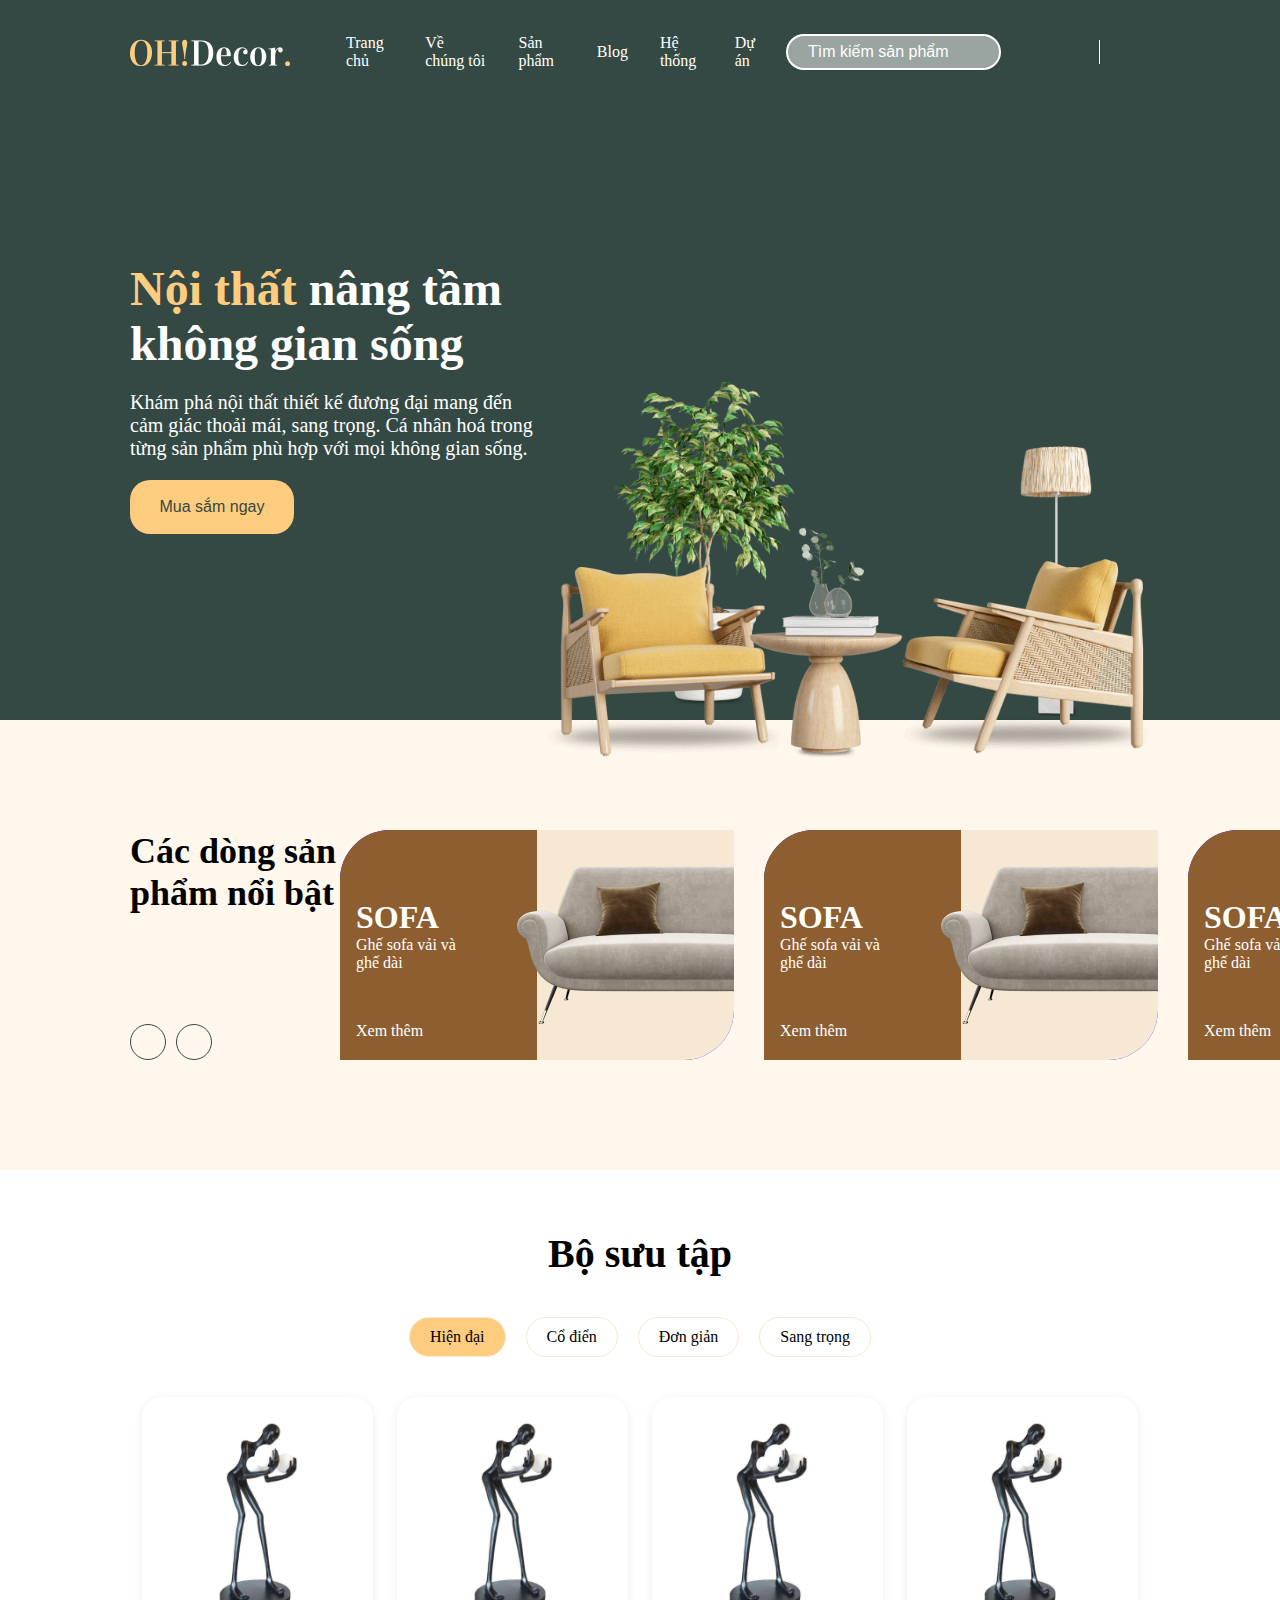
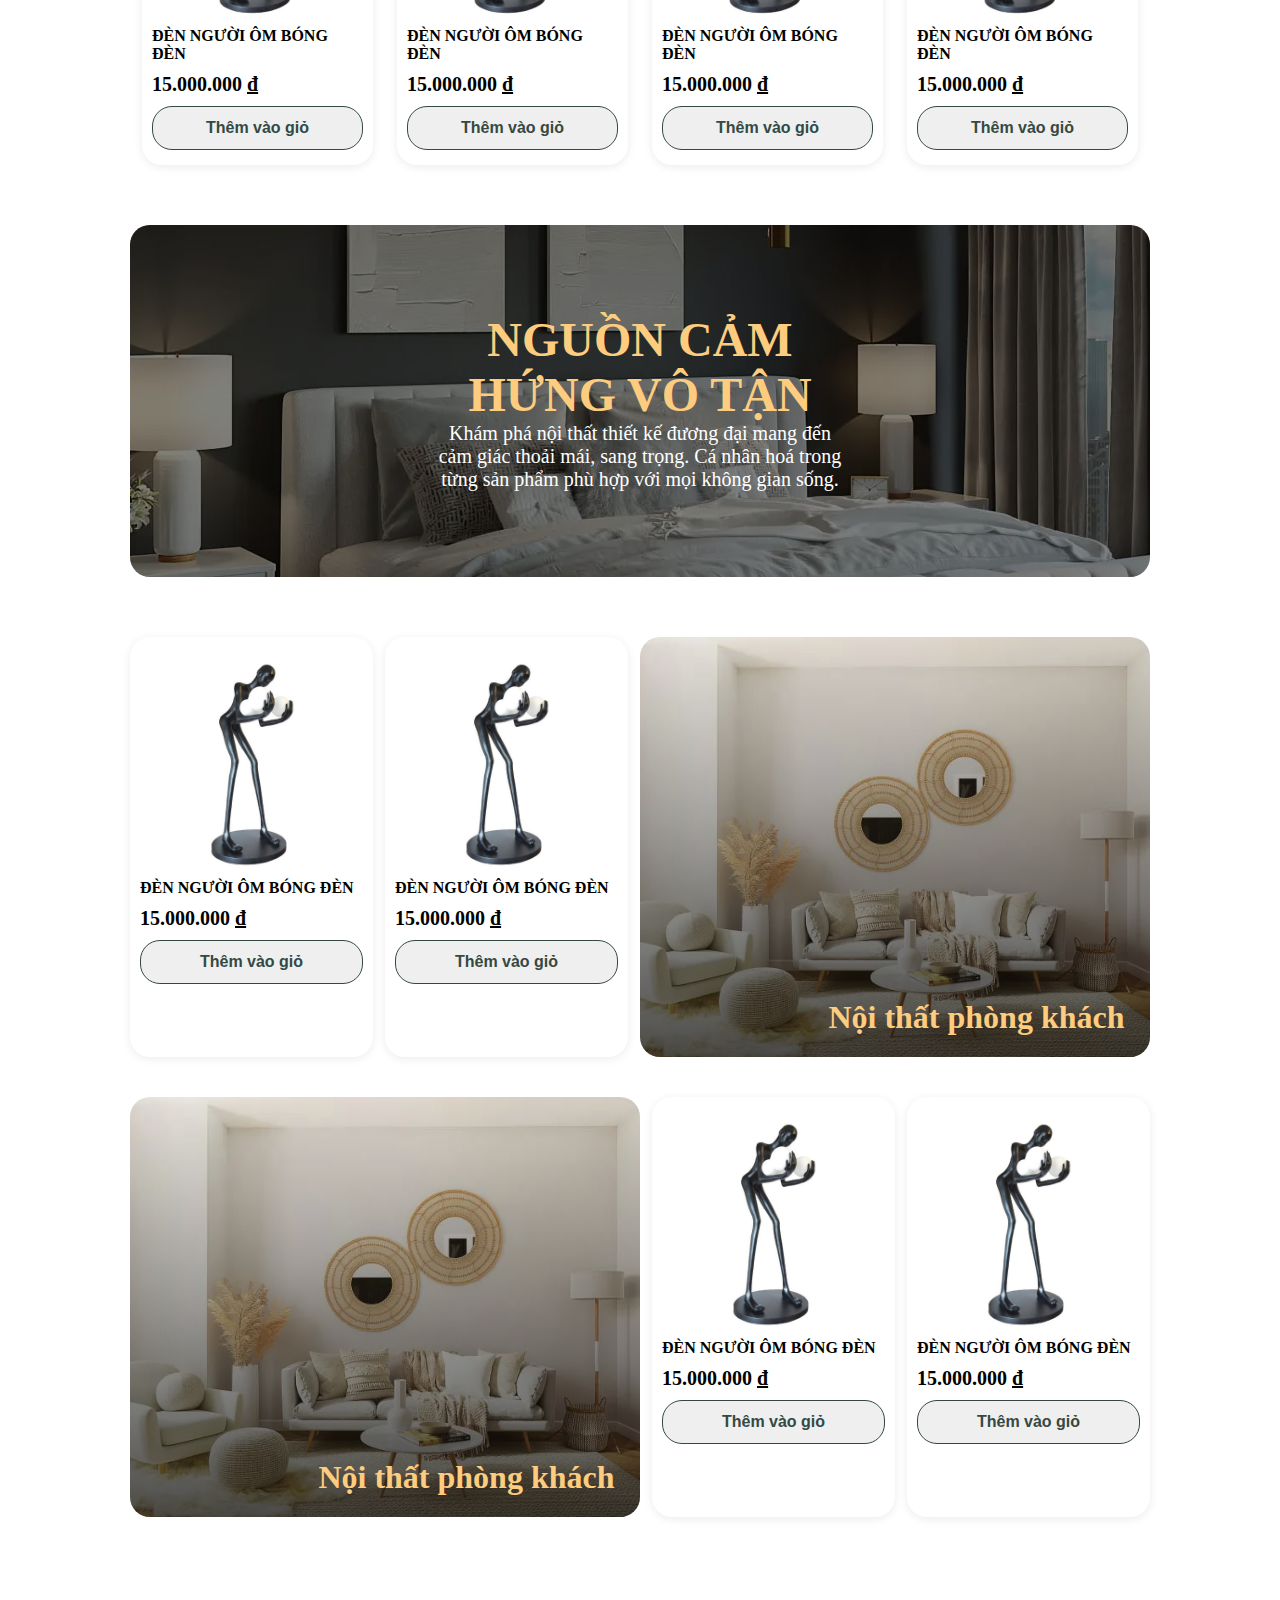
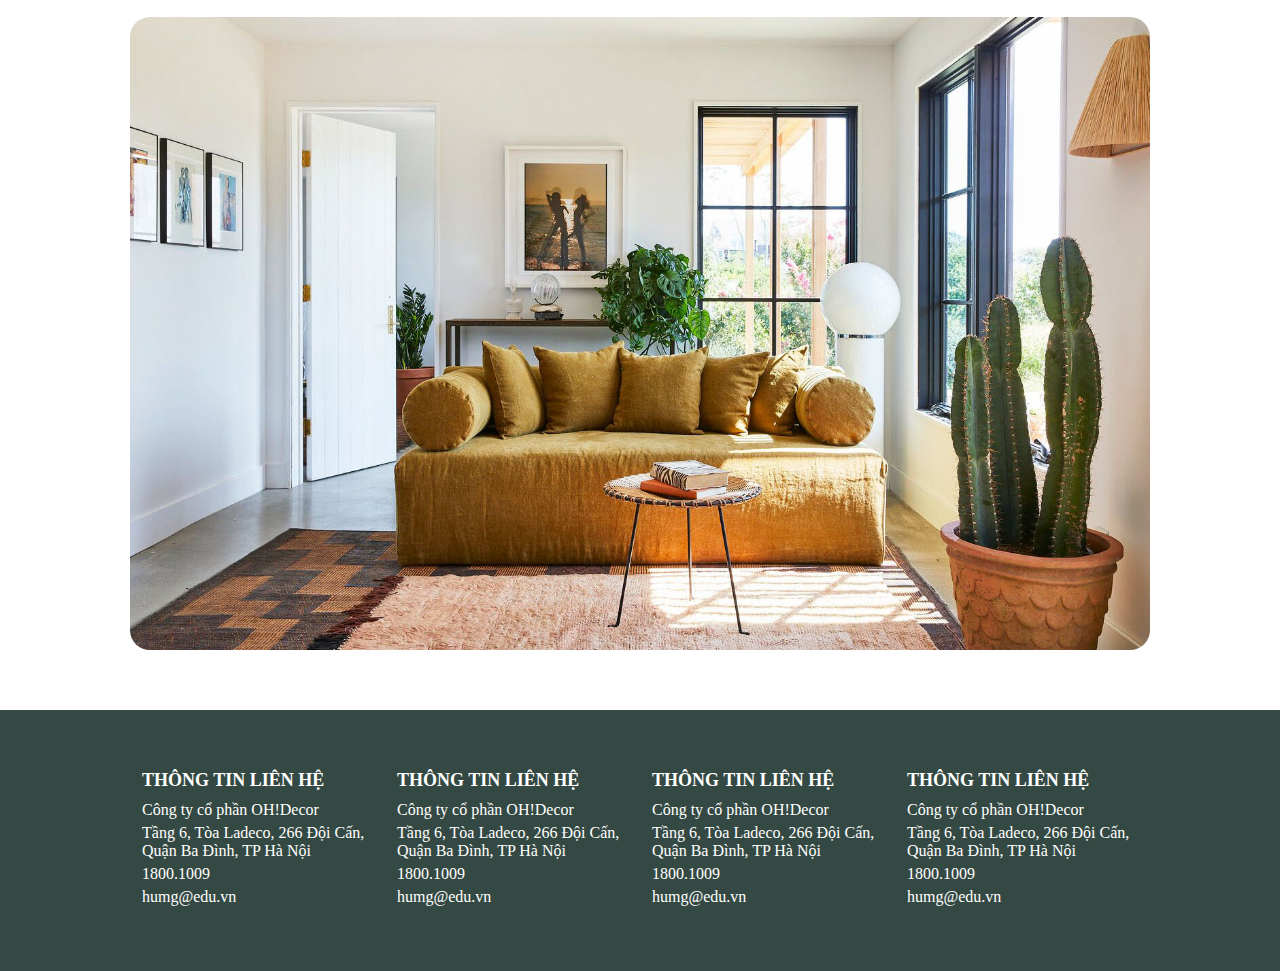
==== html/index.html @ 6380c587 "first commit" ====
<!DOCTYPE html>
<html lang="en">
<head>
  <meta charset="UTF-8">
  <meta name="viewport" content="width=device-width, initial-scale=1.0">
  <link rel="stylesheet" href="../css/style.css">
  <link rel="stylesheet" href="../css/grid.css">
  <link rel="stylesheet" href="https://cdnjs.cloudflare.com/ajax/libs/font-awesome/6.6.0/css/all.min.css" integrity="sha512-Kc323vGBEqzTmouAECnVceyQqyqdsSiqLQISBL29aUW4U/M7pSPA/gEUZQqv1cwx4OnYxTxve5UMg5GT6L4JJg==" crossorigin="anonymous" referrerpolicy="no-referrer" />
  <title>Document</title>
</head>
<body>
  <div class="app">
    <header class="header">
      <div class="container">
        <img class="logo" src="../img/logo.webp" alt="">
        <ul class="list-navbar">
          <li>
            <a href="">Trang chủ</a>
          </li>
          <li>
            <a href="">Về chúng tôi</a>
          </li>
          <li>
            <a href="">Sản phẩm</a>
            <i class="fa-solid fa-chevron-down"></i>
            <ul class="list-child">
              <li>a</li>
              <li>a</li>
              <li>a</li>
            </ul>
          </li>
          <li>
            <a href="">Blog</a>
            <i class="fa-solid fa-chevron-down"></i>
            <ul class="list-child">
              <li>a</li>
              <li>a</li>
              <li>a</li>
            </ul>
          </li>
          <li>
            <a href="">Hệ thống</a>
          </li>
          <li>
            <a href="">Dự án</a>
            <i class="fa-solid fa-chevron-down"></i>
            <ul class="list-child">
              <li>a</li>
              <li>a</li>
              <li>a</li>
            </ul>
          </li>
        </ul>
        <div class="search-header">
          <i class="fa-solid fa-magnifying-glass"></i>
          <input type="text" placeholder="Tìm kiếm sản phẩm">
        </div>
        <div class="user-form">
          <i class="fa-solid fa-user">
            <ul class="list-user">
              <li>a</li>
              <li>b</li>
              <li>a</li>
            </ul>
          </i>
          <i class="fa-solid fa-shop"></i>
        </div>
      </img>
    </header>
    
    <div class="content">
      <div class="intro">
        <div class="container">
          <div class="intro-text">
            <h1><span>Nội thất</span> nâng tầm không gian sống</h1>
            <p>Khám phá nội thất thiết kế đương đại mang đến cảm giác thoải mái, sang trọng. Cá nhân hoá trong từng sản phẩm phù hợp với mọi không gian sống.</p>
            <button class="intro-text-btn">Mua sắm ngay</button>
          </div>
          <div class="intro-img">
            <img src="../img/slider_text_image.webp" alt="" class="intro-img-main">
          </div>
        </div>
      </div>
      <div class="prod-preview">
        <div class="container">
          <div class="prod-preview-title">
            <p>Các dòng sản phẩm nổi bật</p>
            <div class="prod-preview-title-btn">
              <i class="prod-btn fa-solid fa-chevron-left"></i>
              <i class="prod-btn fa-solid fa-chevron-right"></i>
            </div>
          </div>
          <div class="list-prod">
            <div class="prod-item">
              <div class="prod-item-left">
                <h1>sofa</h1>
                <p>Ghế sofa vải và ghế dài</p>
                <span>Xem thêm <i class="fa-solid fa-arrow-right"></i></span>
              </div>
              <div class="prod-item-right">
                <img src="../img/cate_1.webp" alt="">
              </div>
            </div>
            <div class="prod-item">
              <div class="prod-item-left">
                <h1>sofa</h1>
                <p>Ghế sofa vải và ghế dài</p>
                <span>Xem thêm <i class="fa-solid fa-arrow-right"></i></span>
              </div>
              <div class="prod-item-right">
                <img src="../img/cate_1.webp" alt="">
              </div>
            </div>
            <div class="prod-item">
              <div class="prod-item-left">
                <h1>sofa</h1>
                <p>Ghế sofa vải và ghế dài</p>
                <span>Xem thêm <i class="fa-solid fa-arrow-right"></i></span>
              </div>
              <div class="prod-item-right">
                <img src="../img/cate_1.webp" alt="">
              </div>
            </div>
            <div class="prod-item">
              <div class="prod-item-left">
                <h1>sofa</h1>
                <p>Ghế sofa vải và ghế dài</p>
                <span>Xem thêm <i class="fa-solid fa-arrow-right"></i></span>
              </div>
              <div class="prod-item-right">
                <img src="../img/cate_1.webp" alt="">
              </div>
            </div>
            <div class="prod-item">
              <div class="prod-item-left">
                <h1>sofa</h1>
                <p>Ghế sofa vải và ghế dài</p>
                <span>Xem thêm <i class="fa-solid fa-arrow-right"></i></span>
              </div>
              <div class="prod-item-right">
                <img src="../img/cate_1.webp" alt="">
              </div>
            </div>
            <div class="prod-item">
              <div class="prod-item-left">
                <h1>sofa</h1>
                <p>Ghế sofa vải và ghế dài</p>
                <span>Xem thêm <i class="fa-solid fa-arrow-right"></i></span>
              </div>
              <div class="prod-item-right">
                <img src="../img/cate_1.webp" alt="">
              </div>
            </div>
            <div class="prod-item">
              <div class="prod-item-left">
                <h1>sofa</h1>
                <p>Ghế sofa vải và ghế dài</p>
                <span>Xem thêm <i class="fa-solid fa-arrow-right"></i></span>
              </div>
              <div class="prod-item-right">
                <img src="../img/cate_1.webp" alt="">
              </div>
            </div>
            <div class="prod-item">
              <div class="prod-item-left">
                <h1>sofa</h1>
                <p>Ghế sofa vải và ghế dài</p>
                <span>Xem thêm <i class="fa-solid fa-arrow-right"></i></span>
              </div>
              <div class="prod-item-right">
                <img src="../img/cate_1.webp" alt="">
              </div>
            </div>
            <div class="prod-item">
              <div class="prod-item-left">
                <h1>sofa</h1>
                <p>Ghế sofa vải và ghế dài</p>
                <span>Xem thêm <i class="fa-solid fa-arrow-right"></i></span>
              </div>
              <div class="prod-item-right">
                <img src="../img/cate_1.webp" alt="">
              </div>
            </div>
          </div>
        </div>
      </div>
      <div class="collection">
        <div class="container">
          <div class="collection-title">Bộ sưu tập</div>
          <ul class="collection-bar">
            <li class="active">Hiện đại</li>
            <li>Cổ điển</li>
            <li>Đơn giản</li>
            <li>Sang trọng</li>
          </ul>
          <div class="collection-list">
            <div class="col">
              <div class="collection-item">
                <div class="collection-item-img">
                  <img src="../img/collec1.webp" alt="">
                </div>
                <div class="collection-item-name">Đèn người ôm bóng đèn</div>
                <div class="collection-item-price">15.000.000 <span style="text-decoration: underline;">đ</span></div>
                <button class="collection-item-btn">Thêm vào giỏ</button>
              </div>
            </div>
            <div class="col">
              <div class="collection-item">
                <div class="collection-item-img">
                  <img src="../img/collec1.webp" alt="">
                </div>
                <div class="collection-item-name">Đèn người ôm bóng đèn</div>
                <div class="collection-item-price">15.000.000 <span style="text-decoration: underline;">đ</span></div>
                <button class="collection-item-btn">Thêm vào giỏ</button>
              </div>
            </div>
            <div class="col">
              <div class="collection-item">
                <div class="collection-item-img">
                  <img src="../img/collec1.webp" alt="">
                </div>
                <div class="collection-item-name">Đèn người ôm bóng đèn</div>
                <div class="collection-item-price">15.000.000 <span style="text-decoration: underline;">đ</span></div>
                <button class="collection-item-btn">Thêm vào giỏ</button>
              </div>
            </div>
            <div class="col">
              <div class="collection-item">
                <div class="collection-item-img">
                  <img src="../img/collec1.webp" alt="">
                </div>
                <div class="collection-item-name">Đèn người ôm bóng đèn</div>
                <div class="collection-item-price">15.000.000 <span style="text-decoration: underline;">đ</span></div>
                <button class="collection-item-btn">Thêm vào giỏ</button>
              </div>
            </div>
          </div>
        </div>
      </div>
      <div class="description">
        <div class="container">
          <div class="description-content">
            <h1>NGUỒN CẢM HỨNG VÔ TẬN</h1>
            <p>Khám phá nội thất thiết kế đương đại mang đến cảm giác thoải mái, sang trọng. Cá nhân hoá trong từng sản phẩm phù hợp với mọi không gian sống.</p>
            <div class="overlay"></div>
          </div>
        </div>
      </div>
      <div class="production">
        <div class="container">
          <div class="production-row">
            <div class="production-row-detail">
              <div class="col">
                <div class="collection-item">
                  <div class="collection-item-img">
                    <img src="../img/collec1.webp" alt="">
                  </div>
                  <div class="collection-item-name">Đèn người ôm bóng đèn</div>
                  <div class="collection-item-price">15.000.000 <span style="text-decoration: underline;">đ</span></div>
                  <button class="collection-item-btn">Thêm vào giỏ</button>
                </div>
              </div>
              <div class="col">
                <div class="collection-item">
                  <div class="collection-item-img">
                    <img src="../img/collec1.webp" alt="">
                  </div>
                  <div class="collection-item-name">Đèn người ôm bóng đèn</div>
                  <div class="collection-item-price">15.000.000 <span style="text-decoration: underline;">đ</span></div>
                  <button class="collection-item-btn">Thêm vào giỏ</button>
                </div>
              </div>
            </div>
            <div class="production-row-img">
              <img src="../img/product_1_bg.webp" alt="">
              <div class="overlay"></div>
              <p class="production-row-img-title">Nội thất phòng khách</p>
            </div>
          </div>
          <div class="production-row">
            <div class="production-row-img">
              <img src="../img/product_1_bg.webp" alt="">
              <div class="overlay"></div>
              <p class="production-row-img-title">Nội thất phòng khách</p>
            </div>
            <div class="production-row-detail">
              <div class="col">
                <div class="collection-item">
                  <div class="collection-item-img">
                    <img src="../img/collec1.webp" alt="">
                  </div>
                  <div class="collection-item-name">Đèn người ôm bóng đèn</div>
                  <div class="collection-item-price">15.000.000 <span style="text-decoration: underline;">đ</span></div>
                  <button class="collection-item-btn">Thêm vào giỏ</button>
                </div>
              </div>
              <div class="col">
                <div class="collection-item">
                  <div class="collection-item-img">
                    <img src="../img/collec1.webp" alt="">
                  </div>
                  <div class="collection-item-name">Đèn người ôm bóng đèn</div>
                  <div class="collection-item-price">15.000.000 <span style="text-decoration: underline;">đ</span></div>
                  <button class="collection-item-btn">Thêm vào giỏ</button>
                </div>
              </div>
            </div>
          </div>
        </div>
      </div>
      <div class="before-footer">
        <div class="container">
          <img src="../img/decor_image.webp" alt="">
        </div>
      </div>
      <div class="footer">
        <div class="container">
          <div class="footer-list">
            <div class="col">
              <div class="title">THÔNG TIN LIÊN HỆ</div>
              <p>Công ty cổ phần OH!Decor</p>
              <p><i class="fa-solid fa-location-dot"></i> Tầng 6, Tòa Ladeco, 266 Đội Cấn, Quận Ba Đình, TP Hà Nội</p>
              <p><i class="fa-solid fa-phone"></i> 1800.1009</p>
              <p><i class="fa-solid fa-envelope"></i> humg@edu.vn</p>
            </div>
            <div class="col">
              <div class="title">THÔNG TIN LIÊN HỆ</div>
              <p>Công ty cổ phần OH!Decor</p>
              <p><i class="fa-solid fa-location-dot"></i> Tầng 6, Tòa Ladeco, 266 Đội Cấn, Quận Ba Đình, TP Hà Nội</p>
              <p><i class="fa-solid fa-phone"></i> 1800.1009</p>
              <p><i class="fa-solid fa-envelope"></i> humg@edu.vn</p>
            </div>
            <div class="col">
              <div class="title">THÔNG TIN LIÊN HỆ</div>
              <p>Công ty cổ phần OH!Decor</p>
              <p><i class="fa-solid fa-location-dot"></i> Tầng 6, Tòa Ladeco, 266 Đội Cấn, Quận Ba Đình, TP Hà Nội</p>
              <p><i class="fa-solid fa-phone"></i> 1800.1009</p>
              <p><i class="fa-solid fa-envelope"></i> humg@edu.vn</p>
            </div>
            <div class="col">
              <div class="title">THÔNG TIN LIÊN HỆ</div>
              <p>Công ty cổ phần OH!Decor</p>
              <p><i class="fa-solid fa-location-dot"></i> Tầng 6, Tòa Ladeco, 266 Đội Cấn, Quận Ba Đình, TP Hà Nội</p>
              <p><i class="fa-solid fa-phone"></i> 1800.1009</p>
              <p><i class="fa-solid fa-envelope"></i> humg@edu.vn</p>
            </div>
          </div>
        </div>
      </div>

    </div>
  </div>
  
  <script src="../js/index.js"></script>
</body>
</html>
---- css/style.css ----
* {
  margin: 0;
  padding: 0;
  box-sizing: border-box;
}
:root {
  --main_color: #344943;
  --text_color: #fdcc7f;
  --header_height: 104px;
  --bg_color: #fff7ec;
}

.app {
  width: 100%;
  height: 100%;
  overflow: hidden;
}

.container {
  padding: 0 130px;
}

.header {
  width: 100%;
  height: var(--header_height);
  background: var(--main_color);
  transition: all 0.22s linear;
  position: fixed;
  z-index: 10;
}
.header-js {
  height: 60px !important;
  transition: all 0.22s linear;
}
.container {
  display: flex;
  width: 100%;
  height: 100%;
  align-items: center;
}
.logo {
  width: 160px;
  height: 27px;
  margin-right: 48px;
}
.list-navbar{
  display: flex;
  list-style: none;
  height: 100%;
  align-items: center;
}
.list-navbar li a {
  color: #000;
  text-decoration: none;
  font-size: 16px;
  color: #fff;
  font-weight: 600x;
  padding: 0 8px;
}
.list-navbar>li {
  position: relative;
  margin-right: 16px;
  color: #fff;
  height: 60px;
  display: flex;
  align-items: center;
}
.list-navbar>li a:hover, .list-navbar>li a:hover ~ .fa-chevron-down{
  color: var(--text_color);
}
.search-header{
  height: 36px;
  background: #9aa4a1;
  display: flex;
  align-items: center;
  border-radius: 18px;
  padding: 0 10px;
  margin-left: auto;
  margin-right: 48px;
  border: 2px solid #fff;
}
.search-header input {
  padding: 6px 10px;
  width: 100%;
  border: none;
  outline: none;
  background: transparent;
  font-size: 16px;
}
.search-header i {
  color: #fff;
}
.search-header input::placeholder {
  color: #fff;
}
.user-form{
  display: flex;
  font-size: 16px;
  align-items: center;
  float: right;
  height: 100%;
}
.user-form i {
  display: flex;
  align-items: center;
  justify-content: center;
  width: 24px;
  height: 24px;
  font-size: 20px;
  color: #fff;
  padding: 0 25px;
}
.user-form i:last-child {
  border-left: 1px solid #fff;
}
.list-child {
  top: 100%;
  left: auto;
  background: #fff;
  color: #000;
  position: absolute;
  width: 200px;
  list-style: none;
  padding: 10px;
  box-shadow: 2px 2px 12px rgba(0, 0, 0, 0.5);
  transform: translateY(10px);
  transition: all 0.3s;
  display: none;
}
.list-child li, .list-user li {
  width: 100%;
  cursor: pointer;
}
.list-child li:hover, .list-user li:hover {
  color: var(--text_color);
}
.list-navbar>li:hover .list-child {
  display: block;
  transform: translateY(0);
}
.user-form>i:first-child {
  position: relative;
  color: #fff;
  display: flex;
  align-items: center;
  cursor: pointer;
  height: 100%;
}
.user-form>i:first-child:hover .list-user {
  display: block;
}
.list-user {
  top: 80%;
  right: 0;
  background: #fff;
  color: #000;
  position: absolute;
  width: 200px;
  list-style: none;
  padding: 10px;
  box-shadow: 2px 2px 12px rgba(0, 0, 0, 0.5);
  transform: translateY(10px);
  transition: all 0.3s;
  display: none;
  font-size: 16px;
}
.list-user li {
  margin: 6px 0;
  font-size: 12px;
  text-transform: none !important;
}


/* .content {
  padding-top: var(--header_height);
} */
.intro{
  background: var(--main_color);
  padding: var(--header_height) 0 30px 0;
  height: 80vh;
}
.intro .container {
  display: flex;
}
.intro-text{
  width: 50%;
  padding-right: 100px;
}
.intro-img{
  width: 50%;
  height: 100%;
  position: relative;
}
.intro-img-main {
  width: 120%;
  position: absolute;
  right: 0;
  bottom: -10%;
  transform: translateY(10px);
  animation: introImg 3s linear infinite;
}
.intro-text h1 {
  font-size: 48px;
  color: #fff;
}
.intro-text h1 span {
  color: var(--text_color);
}
.intro-text p {
  margin: 20px 0;
  font-size: 20px;
  color: #fff;
}
.intro-text-btn{
  width: 164px;
  padding: 18px;
  border-radius: 20px;
  border: none;
  background-color: var(--text_color);
  color: var(--main_color);
  font-size: 16px;
}

@keyframes introImg {
  0% {
    transform: translateY(0);
  }
  25% {
    transform: translateY(5px);
  }
  50% {
    transform: translateY(10px);
  }
  75% {
    transform: translateY(5px);
  }
  100% {
    transform: translateY(0);
  }
}

.prod-preview{
  height: 50vh;
  background: var(--bg_color);
  display: flex;
  align-items: center;
}
.prod-preview .container {
  height: 230px;
  width: 100%;
  padding-right: 0 !important;
  position: relative;
}
.prod-preview-title {
  position: absolute;
  width: 210px;
  height: 230px;
  display: flex;
  flex-direction: column;
  justify-content: space-between;
  z-index: 2;
  background: var(--bg_color);
}
.prod-preview-title::after {
  content: "";
  display: block;
  position: absolute;
  width: 100%;
  height: 100%;
  background: var(--bg_color);
  right: 100%;
}
.prod-preview-title p {
  width: 210px ;
  font-size: 36px;
  font-weight: 600;
}
.prod-preview-title-btn{
  margin-top: 20px;
  display: flex;
}
.prod-preview .container {
  overflow-x: scroll;
  overflow-y: hidden;
}
.prod-preview .container::-webkit-scrollbar {
  display: none;
}

.prod-preview .container {
-ms-overflow-style: none;  
scrollbar-width: none;  
}
.prod-preview-title-btn i {
  width: 36px;
  height: 36px;
  border-radius: 50%;
  border: 1px solid var(--main_color);
  display: flex;
  justify-content: center;
  align-items: center;
  margin-right: 10px;
  cursor: pointer;
}
.list-prod {
  position: absolute;
  display: flex;
  height: 100%;
  margin-left: 210px;
  transition: .3s all ease;
}
.prod-item {
  height: 100%;
  max-width: 394px;
  width: 394px;
  margin-right: 30px;
  background: blue;
  border-top-left-radius: 50px ;
  border-bottom-right-radius: 50px ;
  display: flex;
  align-items: center;
  overflow: hidden;
}
.prod-item-left {
  width: 50%;
  height: 100%;
  display: flex;
  flex-direction: column;
  justify-content: flex-end;
  background: #8d5e2f;
  padding: 0 76px 20px 16px;
  color: #fff;
}
.prod-item-left h1 {
  text-transform: uppercase;
}
.prod-item-left p {
  margin-bottom: 50px;
}
.prod-item-right {
  width: 50%;
  height: 100%;
  display: flex;
  flex-direction: column;
  justify-content: center;
  background: #f7e8d3;
  position: relative;
}
.prod-item-right img {
  position: absolute;
  left: -20px;
  transition: .2s linear;
}
.prod-item-right img:hover {
  left: -30px;
}




.collection .container {
  display: flex;
  flex-direction: column;
  padding-top: 60px;
  padding-bottom: 60px;
}
.collection-title{
  margin-bottom: 40px;
  font-size: 40px;
  font-weight: 600;
}
.collection-bar{
  display: flex;
  list-style: none;
  margin-bottom: 40px;
}
.collection-bar li {
  margin: 0 10px ;
  border: 1px solid var(--main_color);
  padding: 10px 20px;
  border-radius: 20px;
  border-color: #f7e8d3;
  cursor: pointer;
}
.collection-bar li:hover {
  background: var(--text_color);
}
.collection-bar .active {
  background: var(--text_color);
}
.collection-list{
  width: 100%;
  display: flex;
}
.col {
  width: calc(100% / 4);
}
.collection-item{
  box-shadow: 0px 2px 10px 0px rgba(0, 0, 0, 0.08);
  height: 100%;
  background: #fff;
  display: flex;
  flex-direction: column;
  padding: 10px;
  border-radius: 20px;
  cursor: pointer;
}
.collection-item-img img {
  width: 100%;
  transition: .2s all linear;
}
.collection-item:hover .collection-item-img img {
  transform: scale(1.1);
}
.collection-item-name,
.collection-item-price,
.collection-item-btn {
  float: left;
  margin: 5px 0;
}
.collection-item-name {
  font-size: 16px;
  font-weight: 600;
  text-transform: uppercase;
}
.collection-item-price {
  font-size: 20px;
  font-weight: 600;
}
.collection-item-btn {
  height: 44px;
  border-radius: 20px;
  border: 1px solid var(--main_color);
  color: var(--main_color);
  font-size: 16px;
  font-weight: 600;
}
.collection-item-btn:hover {
  background: var(--main_color);
  color: #fff;
}


.description .container {
  padding-bottom: 60px !important;
}
.description-content {
  width: 100%;
  height: 352px;
  background: #000;
  border-radius: 20px;
  background: url(../img/bg.webp);
  overflow: hidden;
  text-align: center;
  display: flex;
  flex-direction: column;
  justify-content: center;
  padding: 0 300px;
  position: relative;
}
.description-content h1{
  z-index: 2;
  font-size: 48px;
  color: var(--text_color);
}
.description-content p {
  font-size: 20px;
  z-index: 2;
  color: #fff;
}
.overlay{
  position: absolute;
  width: 100%;
  height: 100%;
  top: 0;
  left: 0;
  right: 0;
  bottom: 0;
  background: rgba(0, 0, 0, 0.5);
}


.production .container {
  display: flex;
  flex-direction: column;
}
.production-row {
  display: flex;
  width: 100%;
  margin-bottom: 40px;
}
.production-row-detail {
  width: 50%;
  display: flex;
}
.production-row-detail:first-child .col {
  width: 50%;
  padding-right: 12px !important;
  padding-left: 0 !important;
}
.production-row-detail:last-child .col {
  width: 50%;
  padding-left: 12px !important;
  padding-right: 0 !important;
}
.production-row-img {
  width: 50%;
  height: 80%;
  max-height: 420px;
  overflow: hidden;
  border-radius: 20px;
  position: relative;
  cursor: pointer;
}
.production-row-img:hover img {
  transform: scale(1.1);
}
.production-row-img .overlay {
  position: absolute;
  background: linear-gradient(180deg, rgba(255,255,255, 0.06), rgba(0, 0, 0, 0.7));
}
.production-row-img img {
  width: 100%;
  height: 100%;
  transition: .2s all linear;
}
.production-row-img-title{
  font-size: 32px;
  color: var(--text_color);
  position: absolute;
  bottom: 5%;
  right: 5%;
  font-weight: 600;
}


.before-footer .container {
  padding-top: 60px;
  padding-bottom: 60px;
}
.before-footer .container img {
  width: 100%;
  border-radius: 20px;
}


.footer {
  background: var(--main_color);
}
.footer .container {
  padding-top: 60px;
  padding-bottom: 60px;
}
.footer-list {
  width: 100%;
  display: flex;
  color: #fff;
}
.footer-list .col {
  width: 25%;
}
.title{
  font-size: 18px;
  margin-bottom: 10px;
  font-weight: 600;
}

.footer-list .col p{
  margin-bottom: 5px;
}
---- css/grid.css ----
.grid {
  width: 100%;
  display: block;
  padding: 0;
}

.grid.wide {
  max-width: 1200px;
  margin: 0 auto;
}

.row {
  display: flex;
  flex-wrap: wrap;
  margin-left: -4px;
  margin-right: -4px;
}

.row.no-gutters {
  margin-left: 0;
  margin-right: 0;
}

.col {
  padding-left: 4px;
  padding-right: 4px;
}

.row.no-gutters .col {
  padding-left: 0;
  padding-right: 0;
}

.c-0 {
  display: none;
}

.c-1 {
  flex: 0 0 8.33333%;
  max-width: 8.33333%;
}

.c-2 {
  flex: 0 0 16.66667%;
  max-width: 16.66667%;
}

.c-3 {
  flex: 0 0 25%;
  max-width: 25%;
}

.c-4 {
  flex: 0 0 33.33333%;
  max-width: 33.33333%;
}

.c-5 {
  flex: 0 0 41.66667%;
  max-width: 41.66667%;
}

.c-6 {
  flex: 0 0 50%;
  max-width: 50%;
}

.c-7 {
  flex: 0 0 58.33333%;
  max-width: 58.33333%;
}

.c-8 {
  flex: 0 0 66.66667%;
  max-width: 66.66667%;
}

.c-9 {
  flex: 0 0 75%;
  max-width: 75%;
}

.c-10 {
  flex: 0 0 83.33333%;
  max-width: 83.33333%;
}

.c-11 {
  flex: 0 0 91.66667%;
  max-width: 91.66667%;
}

.c-12 {
  flex: 0 0 100%;
  max-width: 100%;
}

.c-o-1 {
  margin-left: 8.33333%;
}

.c-o-2 {
  margin-left: 16.66667%;
}

.c-o-3 {
  margin-left: 25%;
}

.c-o-4 {
  margin-left: 33.33333%;
}

.c-o-5 {
  margin-left: 41.66667%;
}

.c-o-6 {
  margin-left: 50%;
}

.c-o-7 {
  margin-left: 58.33333%;
}

.c-o-8 {
  margin-left: 66.66667%;
}

.c-o-9 {
  margin-left: 75%;
}

.c-o-10 {
  margin-left: 83.33333%;
}

.c-o-11 {
  margin-left: 91.66667%;
}

/* >= Tablet */
@media (min-width: 740px) {
  .row {
      margin-left: -8px;
      margin-right: -8px;
  }

  .col {
      padding-left: 8px;
      padding-right: 8px;
  }

  .m-0 {
      display: none;
  }

  .m-1,
  .m-2,
  .m-3,
  .m-4,
  .m-5,
  .m-6,
  .m-7,
  .m-8,
  .m-9,
  .m-10,
  .m-11,
  .m-12 {
      display: block;
  }

  .m-1 {
      flex: 0 0 8.33333%;
      max-width: 8.33333%;
  }

  .m-2 {
      flex: 0 0 16.66667%;
      max-width: 16.66667%;
  }

  .m-3 {
      flex: 0 0 25%;
      max-width: 25%;
  }

  .m-4 {
      flex: 0 0 33.33333%;
      max-width: 33.33333%;
  }

  .m-5 {
      flex: 0 0 41.66667%;
      max-width: 41.66667%;
  }

  .m-6 {
      flex: 0 0 50%;
      max-width: 50%;
  }

  .m-7 {
      flex: 0 0 58.33333%;
      max-width: 58.33333%;
  }

  .m-8 {
      flex: 0 0 66.66667%;
      max-width: 66.66667%;
  }

  .m-9 {
      flex: 0 0 75%;
      max-width: 75%;
  }

  .m-10 {
      flex: 0 0 83.33333%;
      max-width: 83.33333%;
  }

  .m-11 {
      flex: 0 0 91.66667%;
      max-width: 91.66667%;
  }

  .m-12 {
      flex: 0 0 100%;
      max-width: 100%;
  }

  .m-o-1 {
      margin-left: 8.33333%;
  }

  .m-o-2 {
      margin-left: 16.66667%;
  }

  .m-o-3 {
      margin-left: 25%;
  }

  .m-o-4 {
      margin-left: 33.33333%;
  }

  .m-o-5 {
      margin-left: 41.66667%;
  }

  .m-o-6 {
      margin-left: 50%;
  }

  .m-o-7 {
      margin-left: 58.33333%;
  }

  .m-o-8 {
      margin-left: 66.66667%;
  }

  .m-o-9 {
      margin-left: 75%;
  }

  .m-o-10 {
      margin-left: 83.33333%;
  }

  .m-o-11 {
      margin-left: 91.66667%;
  }
}

/* PC medium resolution > */
@media (min-width: 1113px) {
  .row {
      margin-left: -12px;
      margin-right: -12px;
  }

  .row.sm-gutter {
      margin-left: -5px;
      margin-right: -5px;
  }

  .col {
      padding-left: 12px;
      padding-right: 12px;
  }

  .row.sm-gutter .col {
      padding-left: 5px;
      padding-right: 5px;
  }

  .l-0 {
      display: none;
  }

  .l-1,
  .l-2,
  .l-2-4,
  .l-3,
  .l-4,
  .l-5,
  .l-6,
  .l-7,
  .l-8,
  .l-9,
  .l-10,
  .l-11,
  .l-12 {
      display: block;
  }

  .l-1 {
      flex: 0 0 8.33333%;
      max-width: 8.33333%;
  }

  .l-2 {
      flex: 0 0 16.66667%;
      max-width: 16.66667%;
  }

  .l-2-4 {
      flex: 0 0 20%;
      max-width: 20%;
  }

  .l-3 {
      flex: 0 0 25%;
      max-width: 25%;
  }

  .l-4 {
      flex: 0 0 33.33333%;
      max-width: 33.33333%;
  }

  .l-5 {
      flex: 0 0 41.66667%;
      max-width: 41.66667%;
  }

  .l-6 {
      flex: 0 0 50%;
      max-width: 50%;
  }

  .l-7 {
      flex: 0 0 58.33333%;
      max-width: 58.33333%;
  }

  .l-8 {
      flex: 0 0 66.66667%;
      max-width: 66.66667%;
  }

  .l-9 {
      flex: 0 0 75%;
      max-width: 75%;
  }

  .l-10 {
      flex: 0 0 83.33333%;
      max-width: 83.33333%;
  }

  .l-11 {
      flex: 0 0 91.66667%;
      max-width: 91.66667%;
  }

  .l-12 {
      flex: 0 0 100%;
      max-width: 100%;
  }

  .l-o-1 {
      margin-left: 8.33333%;
  }

  .l-o-2 {
      margin-left: 16.66667%;
  }

  .l-o-3 {
      margin-left: 25%;
  }

  .l-o-4 {
      margin-left: 33.33333%;
  }

  .l-o-5 {
      margin-left: 41.66667%;
  }

  .l-o-6 {
      margin-left: 50%;
  }

  .l-o-7 {
      margin-left: 58.33333%;
  }

  .l-o-8 {
      margin-left: 66.66667%;
  }

  .l-o-9 {
      margin-left: 75%;
  }

  .l-o-10 {
      margin-left: 83.33333%;
  }

  .l-o-11 {
      margin-left: 91.66667%;
  }
}

/* Tablet - PC low resolution */
@media (min-width: 740px) and (max-width: 1023px) {
  .wide {
      width: 644px;
  }
}

/* > PC low resolution */
@media (min-width: 1024px) and (max-width: 1239px) {
  .wide {
      width: 984px;
  }

  .wide .row {
      margin-left: -12px;
      margin-right: -12px;
  }

  .wide .row.sm-gutter {
      margin-left: -5px;
      margin-right: -5px;
  }

  .wide .col {
      padding-left: 12px;
      padding-right: 12px;
  }

  .wide .row.sm-gutter .col {
      padding-left: 5px;
      padding-right: 5px;
  }

  .wide .l-0 {
      display: none;
  }

  .wide .l-1,
  .wide .l-2,
  .wide .l-2-4,
  .wide .l-3,
  .wide .l-4,
  .wide .l-5,
  .wide .l-6,
  .wide .l-7,
  .wide .l-8,
  .wide .l-9,
  .wide .l-10,
  .wide .l-11,
  .wide .l-12 {
      display: block;
  }

  .wide .l-1 {
      flex: 0 0 8.33333%;
      max-width: 8.33333%;
  }

  .wide .l-2 {
      flex: 0 0 16.66667%;
      max-width: 16.66667%;
  }

  .wide .l-2-4 {
      flex: 0 0 20%;
      max-width: 20%;
  }

  .wide .l-3 {
      flex: 0 0 25%;
      max-width: 25%;
  }

  .wide .l-4 {
      flex: 0 0 33.33333%;
      max-width: 33.33333%;
  }

  .wide .l-5 {
      flex: 0 0 41.66667%;
      max-width: 41.66667%;
  }

  .wide .l-6 {
      flex: 0 0 50%;
      max-width: 50%;
  }

  .wide .l-7 {
      flex: 0 0 58.33333%;
      max-width: 58.33333%;
  }

  .wide .l-8 {
      flex: 0 0 66.66667%;
      max-width: 66.66667%;
  }

  .wide .l-9 {
      flex: 0 0 75%;
      max-width: 75%;
  }

  .wide .l-10 {
      flex: 0 0 83.33333%;
      max-width: 83.33333%;
  }

  .wide .l-11 {
      flex: 0 0 91.66667%;
      max-width: 91.66667%;
  }

  .wide .l-12 {
      flex: 0 0 100%;
      max-width: 100%;
  }

  .wide .l-o-1 {
      margin-left: 8.33333%;
  }

  .wide .l-o-2 {
      margin-left: 16.66667%;
  }

  .wide .l-o-3 {
      margin-left: 25%;
  }

  .wide .l-o-4 {
      margin-left: 33.33333%;
  }

  .wide .l-o-5 {
      margin-left: 41.66667%;
  }

  .wide .l-o-6 {
      margin-left: 50%;
  }

  .wide .l-o-7 {
      margin-left: 58.33333%;
  }

  .wide .l-o-8 {
      margin-left: 66.66667%;
  }

  .wide .l-o-9 {
      margin-left: 75%;
  }

  .wide .l-o-10 {
      margin-left: 83.33333%;
  }

  .wide .l-o-11 {
      margin-left: 91.66667%;
  }
}
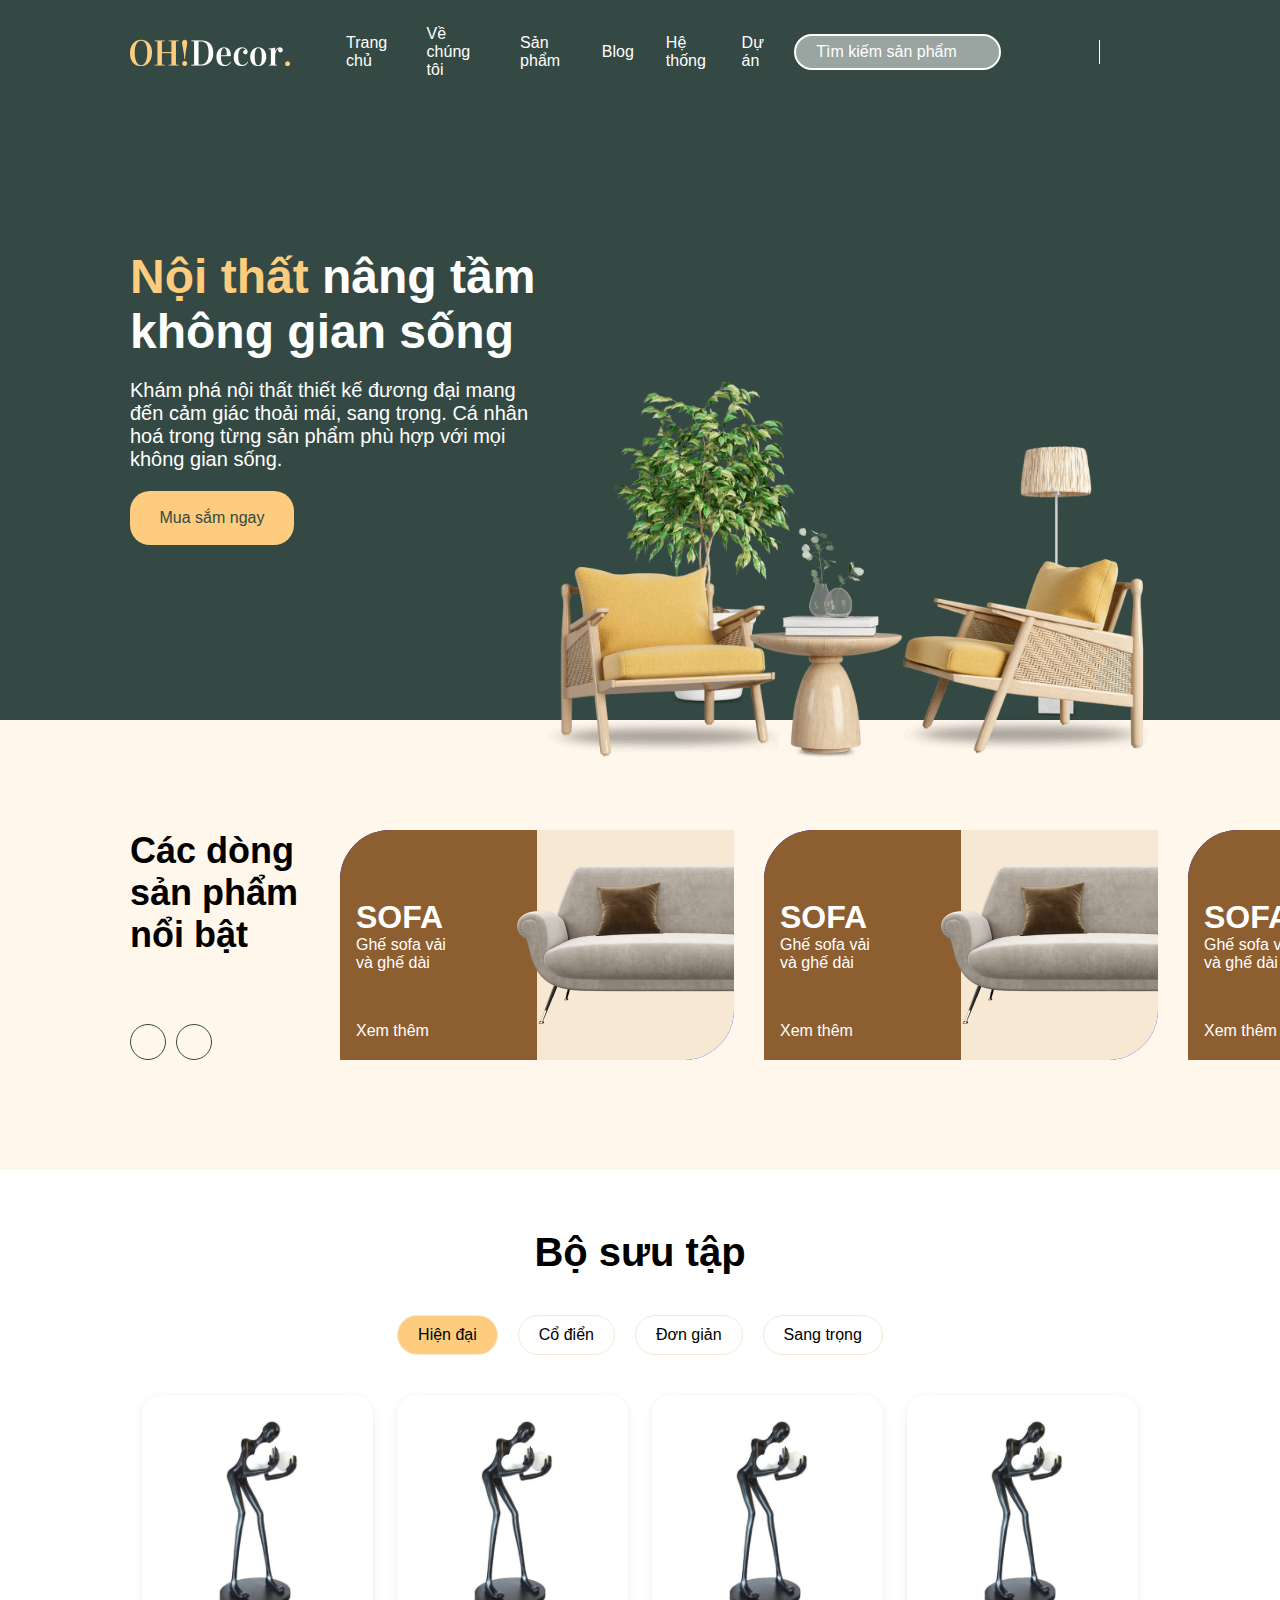
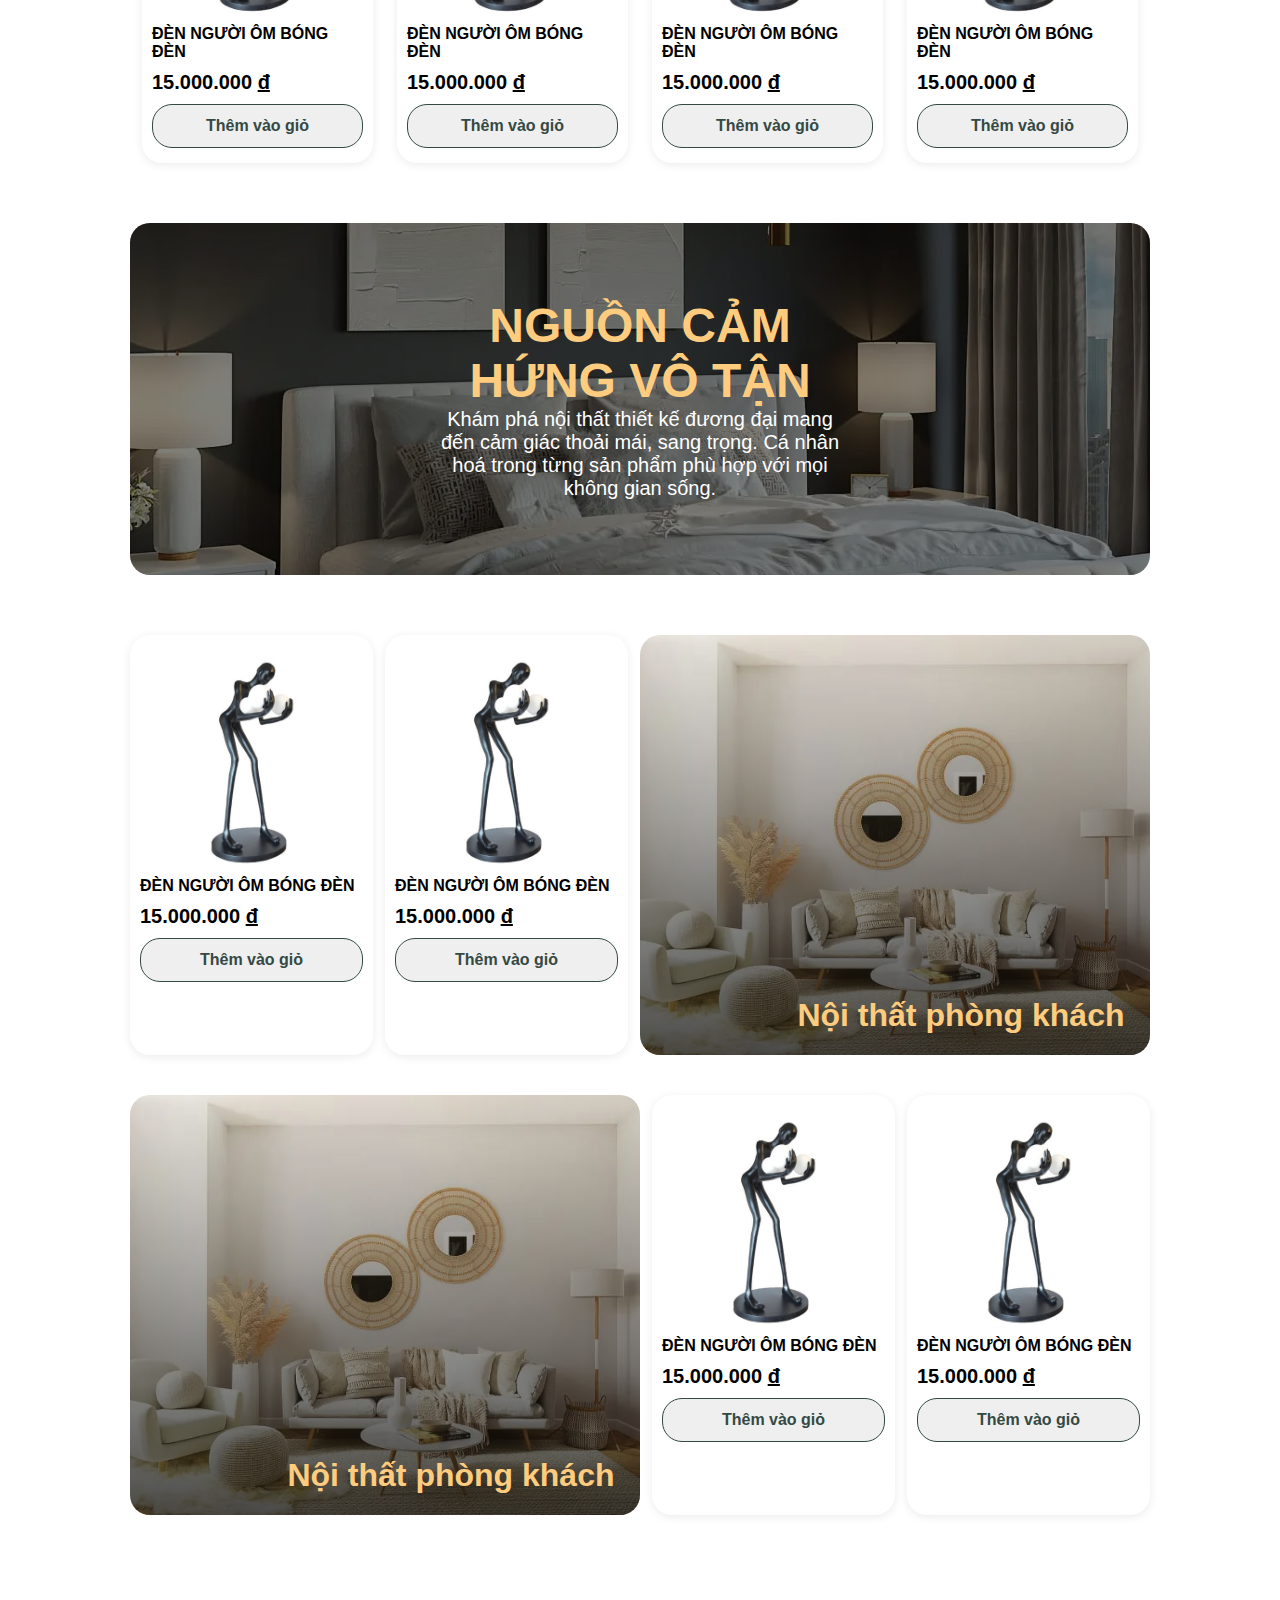
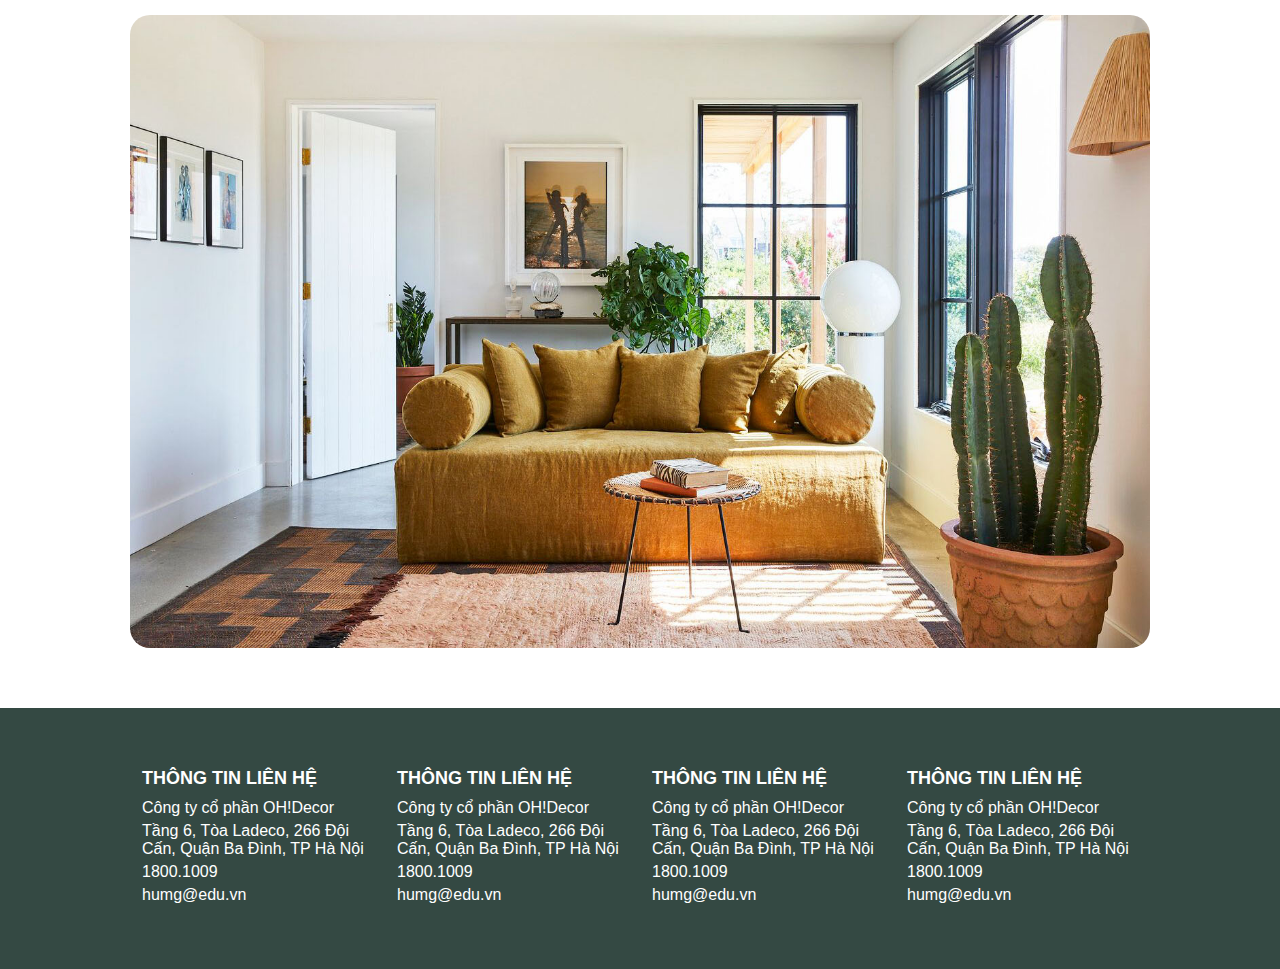
==== commit dbfa42a0: "br quan1" ====
--- a/html/index.html
+++ b/html/index.html
@@ -3,6 +3,9 @@
 <head>
   <meta charset="UTF-8">
   <meta name="viewport" content="width=device-width, initial-scale=1.0">
+  <link rel="preconnect" href="https://fonts.googleapis.com">
+  <link rel="preconnect" href="https://fonts.gstatic.com" crossorigin>
+  <link href="https://fonts.googleapis.com/css2?family=Nunito+Sans:ital,opsz,wght@0,6..12,200..1000;1,6..12,200..1000&display=swap" rel="stylesheet">
   <link rel="stylesheet" href="../css/style.css">
   <link rel="stylesheet" href="../css/grid.css">
   <link rel="stylesheet" href="https://cdnjs.cloudflare.com/ajax/libs/font-awesome/6.6.0/css/all.min.css" integrity="sha512-Kc323vGBEqzTmouAECnVceyQqyqdsSiqLQISBL29aUW4U/M7pSPA/gEUZQqv1cwx4OnYxTxve5UMg5GT6L4JJg==" crossorigin="anonymous" referrerpolicy="no-referrer" />
@@ -58,9 +61,9 @@
         <div class="user-form">
           <i class="fa-solid fa-user">
             <ul class="list-user">
-              <li>a</li>
-              <li>b</li>
-              <li>a</li>
+              <li><a class="link-user" href="">đăng ký</a></li>
+              <li><a class="link-user" href="">đăng nhập</a></li>
+              <li><a class="link-user" href="">đăng xuất</a></li>
             </ul>
           </i>
           <i class="fa-solid fa-shop"></i>
--- a/css/style.css
+++ b/css/style.css
@@ -9,6 +9,9 @@
   --header_height: 104px;
   --bg_color: #fff7ec;
 }
+html, body {
+  font-family: Nunito, sans-serif !important;
+}
 
 .app {
   width: 100%;
@@ -112,6 +115,10 @@
 }
 .user-form i:last-child {
   border-left: 1px solid #fff;
+}
+.list-user li a {
+  text-decoration: none;
+  color: #000;
 }
 .list-child {
   top: 100%;
@@ -130,6 +137,14 @@
 .list-child li, .list-user li {
   width: 100%;
   cursor: pointer;
+}
+.link-user {
+  text-transform: uppercase;
+  font-family: Nunito, sans-serif !important;
+  font-weight: 400;
+}
+.link-user:hover, .list-user li:hover .link-user{
+  color: var(--text_color);
 }
 .list-child li:hover, .list-user li:hover {
   color: var(--text_color);
@@ -405,6 +420,9 @@
   border-radius: 20px;
   cursor: pointer;
 }
+.collection-item-img {
+  overflow: hidden;
+}
 .collection-item-img img {
   width: 100%;
   transition: .2s all linear;
